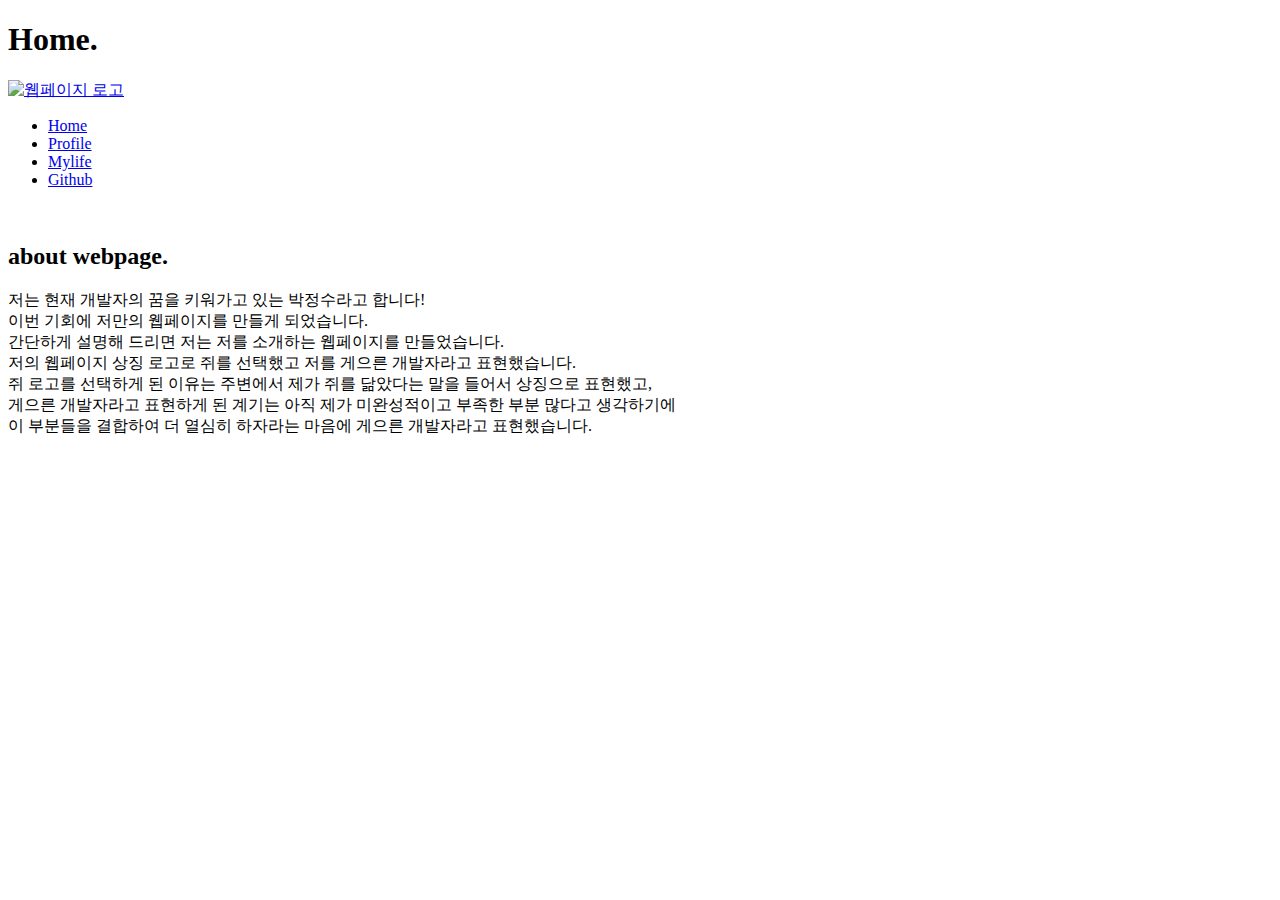
==== html/과제_home.html @ 65eee78d "Add files via upload" ====
<!DOCTYPE html>
<html>
<head>
    <meta charset="UTF-8">
    <meta name="viewport" content="width=device-width, initial-scale=1.0">
    <title>쩡수의 놀이터</title>
    <link rel="stylesheet" href="../css/과제_css.css">

    <link rel="icon" href="../파비콘/favicon.ico">
    <link rel="apple-touch-icon" sizes="180x180" href="/apple-touch-icon.png">
    <link rel="icon" type="image/png" sizes="32x32" href="/favicon-32x32.png">
    <link rel="icon" type="image/png"    sizes="16x16" href="/favicon-16x16.png">
    <link rel="manifest" href="/site.webmanifest">
    <link rel="mask-icon" href="/safari-pinned-tab.svg" color="#5bbad5">
    <meta name="msapplication-TileColor" content="#da532c">
    <meta name="theme-color" content="#ffffff">
</head>
<body>
  <h1>Home.</h1>
  <div class="header">
    <a href="../html/과제_home.html"><img id="web-logo"src="../이미지/쥐 아이콘.png" alt="웹페이지 로고"></a>
    <nav>
        <ul class="nav-list"> 
            <li><a href="../html/과제_home.html" class="list-link">Home</a></li>
            <li><a href="../html/과제_profile.html" class="list-link">Profile</a></li>
            <li><a href="../html/과제_mylife.html" class="list-link">Mylife</a></li>
            <li><a href= "https://github.com/jungsoo79/24webproject" class="list-link">Github</a></li>
        </ul>
    </nav>
  </div>

  <div class="intro">
    <img  id="homepicture" src="../이미지/나의 사진.jpg" alt="">
    <p class="mvtxt"></p>
    </p>
  </div>

  <div class="about-page">
    <h2>about webpage.</h2>
    <p>
      저는 현재 개발자의 꿈을 키워가고 있는 박정수라고 합니다!<br>
      이번 기회에 저만의 웹페이지를 만들게 되었습니다.<br>
      간단하게 설명해 드리면 저는 저를 소개하는 웹페이지를 만들었습니다.<br>
      저의 웹페이지 상징 로고로 쥐를 선택했고 저를 게으른 개발자라고 표현했습니다.<br>
      쥐 로고를 선택하게 된 이유는 주변에서 제가 쥐를 닮았다는 말을 들어서 상징으로 표현했고,<br>
      게으른 개발자라고 표현하게 된 계기는 아직 제가 미완성적이고 부족한 부분 많다고 생각하기에<br>
      이 부분들을 결합하여 더 열심히 하자라는 마음에 게으른 개발자라고 표현했습니다.
    </p>
  </div>
  <script src="../index.js"></script>
</body>
</html>
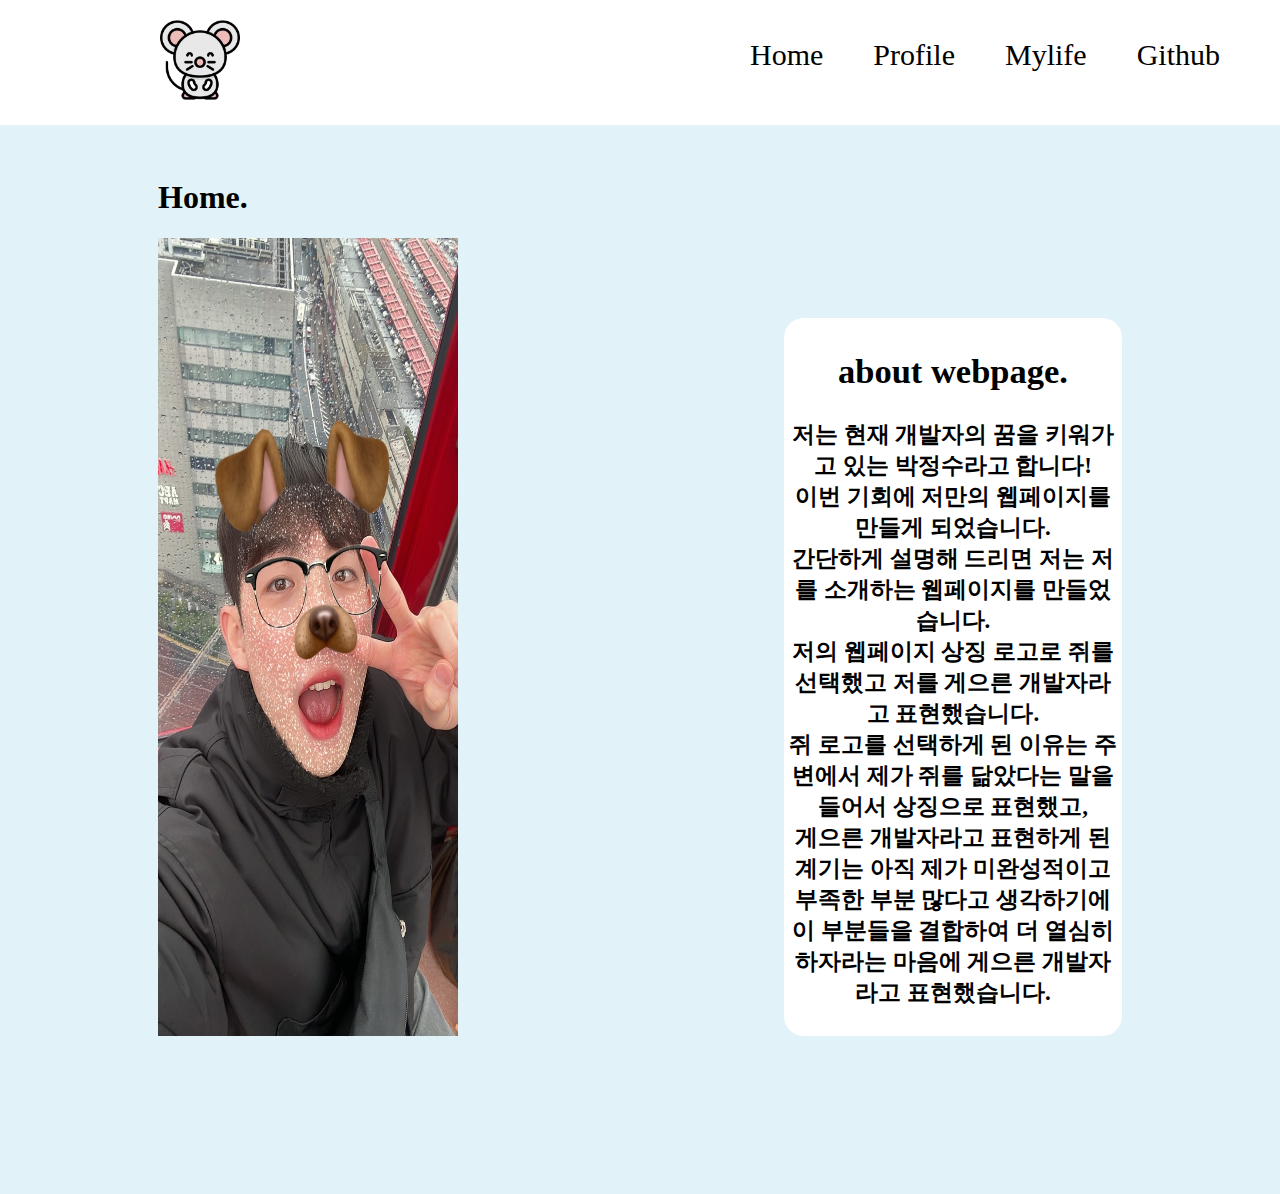
==== commit 9869676e: "Add files via upload" ====
--- a/html/과제_home.html
+++ b/html/과제_home.html
@@ -18,7 +18,7 @@
 <body>
   <h1>Home.</h1>
   <div class="header">
-    <a href="../html/과제_home.html"><img id="web-logo"src="../이미지/쥐 아이콘.png" alt="웹페이지 로고"></a>
+    <a href="../html/과제_home.html"><img id="web-logo" src="../image/쥐 아이콘.png" alt="웹페이지 로고(쥐)"></a>
     <nav>
         <ul class="nav-list"> 
             <li><a href="../html/과제_home.html" class="list-link">Home</a></li>
@@ -28,12 +28,15 @@
         </ul>
     </nav>
   </div>
+  <!-- 위 코드들은 웹페이지 상단에 메뉴바를 만든 것이다. 내비게이션 메뉴에는 로고, home, profile, mylife, github
+      이러한 순서로 메뉴를 선정하였고 로고를 클릭시 home으로 돌아오게 만들었다. -->
 
   <div class="intro">
-    <img  id="homepicture" src="../이미지/나의 사진.jpg" alt="">
-    <p class="mvtxt"></p>
-    </p>
-  </div>
+    <img  id="homepicture" src="../image/나의 사진.jpg" alt="">
+    <p class="mvtxt"></p> <!--글자가 사라지고 다시 나타나는 것을 다른 웹페이지를 보고 하고 싶어서
+                              참고하여 인용하였습니다. 자바스크립트를 처음 써보기에 적용하는 방법을 유튜브로 검색하고
+                              따라한 후에 적용하였습니다.-->
+  <div>
 
   <div class="about-page">
     <h2>about webpage.</h2>
--- a/css/과제_css.css
+++ b/css/과제_css.css
@@ -0,0 +1,179 @@
+* {
+  /* border: 1px solid red; */
+  box-sizing: border-box;
+  font-family: "GmarketMedium";
+}
+
+body {
+  padding: 150px;
+  background: rgb(225, 243, 249);
+}
+
+/* Header/Blog Title */
+.header {
+  position: fixed;
+  top: 0;
+  left: 0;
+  right: 0;
+  margin: 0;
+  padding: 20px 60px 5px;
+  background-color: rgb(255, 255, 255);
+  font-size: 18px;
+  display: flex;
+  justify-content: space-between;
+}
+
+#web-logo{
+  width: 80px;
+  height: 80px;
+  margin-left: 100px;
+}
+
+/* 상단 메뉴 */
+nav{
+  height: 100px ;
+}
+
+.nav-list{
+  display: flex;
+  padding: 0;
+  justify-content:right;
+}
+
+li a{
+  text-decoration: none;
+  font-size: 30px;
+  color: inherit;
+}
+
+.list-link{
+    margin-left: 50px;
+}
+
+.list-link:hover{
+  color:rgb(28, 194, 249);
+  border-bottom: 2px solid  rgb(28, 194, 249);
+}
+
+.intro{
+  display: flex;
+  justify-content: center;
+}
+
+#homepicture{
+  width: 300px;
+  margin-right: 30px;
+}
+
+.mvtxt{
+  width: 620px;
+  margin: 80px 40px;
+  font-size: 37px;
+  line-height: 58px;
+  padding: 0;
+  font-weight: bold;
+}
+
+
+.about-page{
+  background-color: white;
+  border-radius: 20px;
+  padding: 5px;
+  text-align: center;
+  font-size: 23px;
+  margin-top: 80px;
+  font-weight: 600;
+}
+
+
+/* profile page */
+
+.profile-info{
+  display: flex;
+  margin: 0 auto;
+}
+
+#profile{
+  width: 270px;
+  margin-left: 200px;
+}
+
+.profile-about{
+  margin: 0 0 0 230px;
+  background-color: white;
+  padding-top: 35px;
+  border-radius: 20px;
+}
+
+.txt-about{
+  margin: 30px 30px;
+}
+
+.txt-about dt {
+  display: inline-block;
+  margin-bottom: 17px;
+  width: 110px;
+  font-size: 22px;
+  font-family: "GmarketBold";
+  color:  rgb(28, 194, 249);
+}
+.txt-about dd{
+  display: inline-block;
+  font-size: 25px;
+}
+
+/* mylife-page */
+
+.mylife-page{
+  margin-top: 50px;
+}
+
+.sticker-area img {
+  display: inline-block;
+  width: 250px;
+  margin: 20px;
+  margin-left: 210px;
+  margin-right: 210px;
+}
+
+.vacation-plan{
+  display: flex;
+  justify-content: space-around;
+}
+
+.vacation-plan li{
+  text-align: center;
+  padding: 10px;
+  font-size: 25px;
+}
+
+.summer-vaca, .winter-vaca{
+  width: 350px;
+  background-color: white;
+  border-radius: 20px;
+  text-align: center;
+}
+
+ul{
+  list-style: none;
+  padding: 0;
+}
+
+.study{
+  margin-top: 70px;
+  padding: 30px;
+  font-size: 40px;
+  text-align: center;
+  font-weight: bold;
+}
+
+.youtube{
+  display: flex;
+  justify-content: space-around;
+}
+
+iframe{
+  border-radius: 20px;
+  width: 500px;
+  height: 400px;
+}